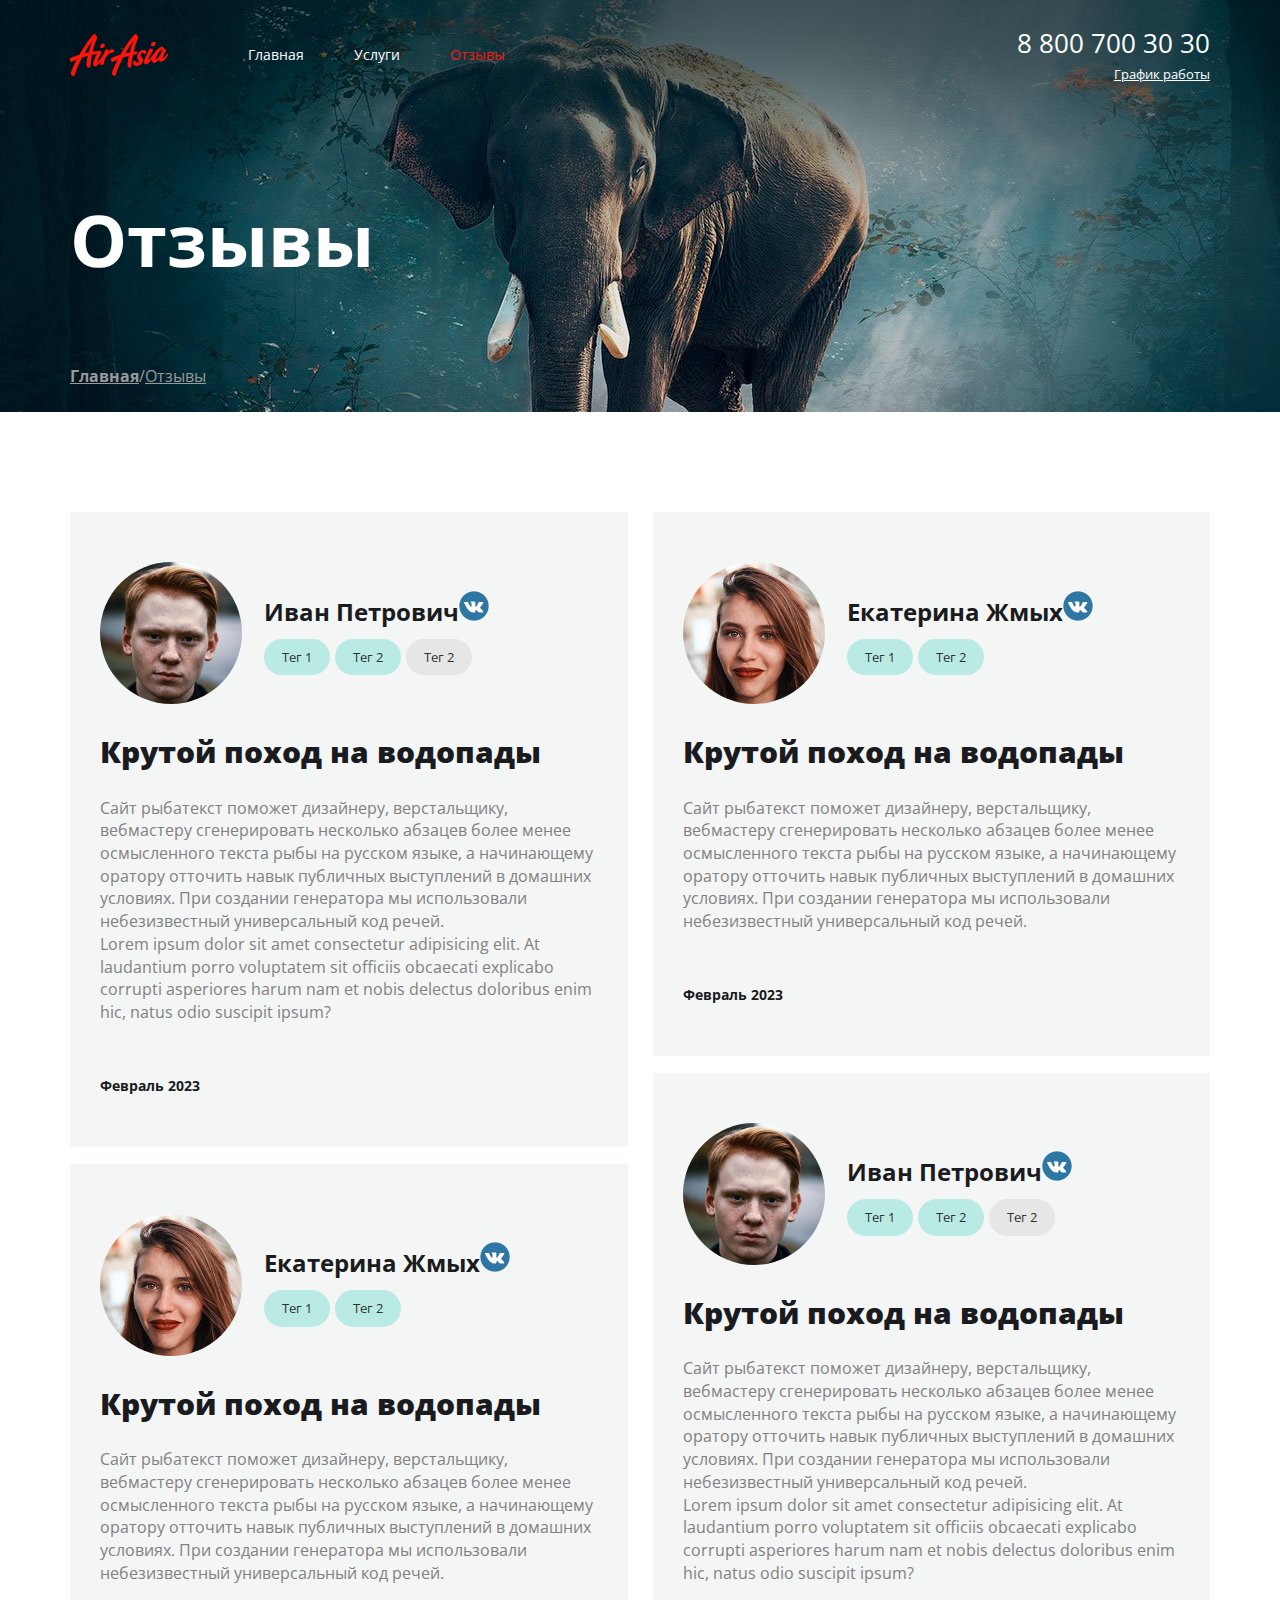
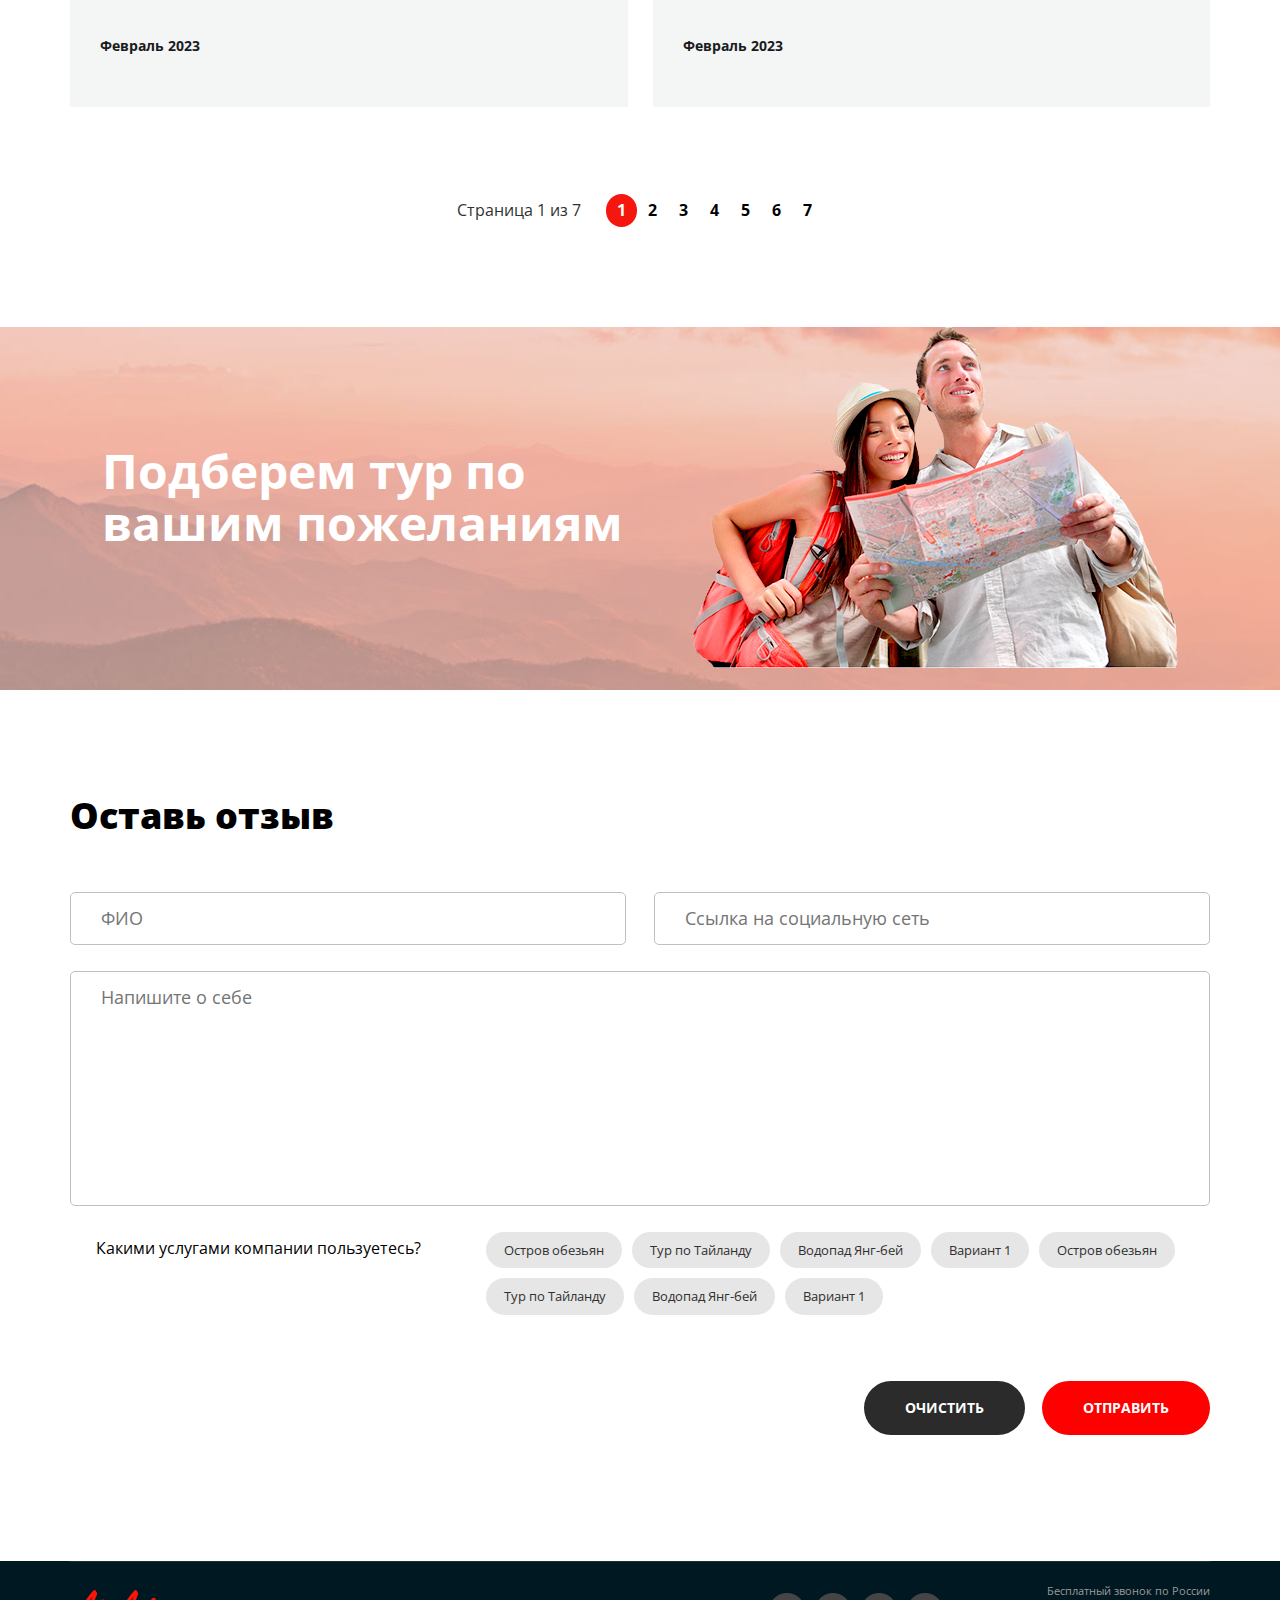
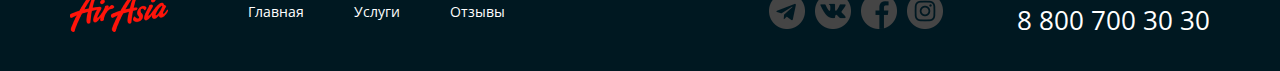
==== feedback.html @ 37123a93 "4 week" ====
<!doctype html>
<html lang="ru">

<head>
  <meta charset="utf-8">
  <meta http-equiv="X-UA-Compatible" content="IE=edge">
  <meta name="viewport" content="width=device-width, initial-scale=1.0">
  <title>Project 01 / AIR ASIA / Feedback</title>
  <link rel="stylesheet" href="./main.css">
</head>

<body>

  <div class="wrapper wrap-pages">
    <section class="top-line">
      <div class="container top-line__container">
        <header class="header page-header">
          <div class="header__col">
            <div class="logo">
              <a href="./" class="logo__link">
                <img src="./images/logo.png" alt="Asia" class="logo__img">
              </a>
            </div>
            <nav class="menu">
              <ul class="menu__list">
                <li class="menu__item"><a href="./" class="menu__link">Главная</a></li>
                <li class="menu__item"><a href="./services.html" class="menu__link">Услуги</a></li>
                <li class="menu__item menu__item--active"><a href="./feedback.html" class="menu__link">Отзывы</a></li>
              </ul>
            </nav>
          </div>
          <div class="header__col header__col--align--right">
            <address class="contacts">
              <a href="tel:+78007003030" class="contacts__phone">8 800 700 30 30</a>
              <div class="contacts__dropdown">
                <a href="#" class="contacts__dropdown-link">График работы</a>
                <div class="contacts__dropdown-menu">
                  <p>пн-вс: 09:00 - 20:00</p>
                  <p>Обед: 14:00-14:30</p>
                  <div class="contacts__dropdown-triangle"></div>
                </div>
              </div>
            </address>
          </div>
    
        </header>
        <h1 class="page-title">Отзывы</h1>
        <nav class="breadcrumbs">
          <ul class="breadcrumbs__list">
            <li class="breadcrumbs__item">
              <a href="./" class="breadcrumbs__link">Главная</a>
            </li>
            <li class="breadcrumbs__item breadcrumbs__item--active">
              <a href="./feedback.html" class="breadcrumbs__link">Отзывы</a>
            </li>            
          </ul>
        </nav>
    
      </div>
    </section>
    <main class="page-content">
      <div class="container">
        <ul class="feedback">
          <li class="fb__item fb"> 
            
            <div class="fb__card">
              <div class="avatar">
                <img src="./images/feedback/user-1.jpeg" alt="user" class="avatar__photo">
              </div>
              <div class="fb__contacts">
        
                  <div class="fb__name">
                    <a href="#" class="fb__link">Иван Петрович</a>
                  </div>
                  <!-- <div class="fb__icon">
                    <a href="" class="fb__icon-link">
                      <img class="fb__icon-img" src="./images/feedback/vk.png" alt="vk">
                    </a>
                  </div> -->
                  <ul class="fb__tag">
                    <li class="tag__item">
                      <a href="#" class="tag__link tag tag--active">Тег 1</a>
                    </li>
                    <li class="tag__item">
                      <a href="#" class="tag__link tag tag--active">Тег 2</a>
                    </li>
                    <li class="tag__item">
                      <a href="#" class="tag__link tag">Тег 2</a>
                    </li>
                  </ul>
            <!-- </div> -->
               </div>
            </div>

            <div class="fb__info">
              <h3 class="fb__title">Крутой поход на водопады</h3>
              <div class="fb__desc">
                <p>Сайт рыбатекст поможет дизайнеру, верстальщику, вебмастеру сгенерировать несколько абзацев более менее осмысленного текста рыбы на русском языке, а начинающему оратору отточить навык публичных выступлений в домашних условиях. При создании генератора мы использовали небезизвестный универсальный код речей. </p>
                <p>Lorem ipsum dolor sit amet consectetur adipisicing elit. At laudantium porro voluptatem sit officiis obcaecati explicabo corrupti asperiores harum nam et nobis delectus doloribus enim hic, natus odio suscipit ipsum?</p>
              </div>
              <time class="fb__date">Февраль 2023</time>
            </div>    
            
          </li>
          <li class="fb__item fb"> 
            
            <div class="fb__card">
              <div class="avatar">
                <img src="./images/feedback/user-3.jpeg" alt="user" class="avatar__photo">
              </div>
              <div class="fb__contacts">
        
                  <div class="fb__name">
                    <a href="#" class="fb__link">Екатерина Жмых</a>
                  </div>
                  <!-- <div class="fb__icon">
                    <a href="" class="fb__icon-link">
                      <img class="fb__icon-img" src="./images/feedback/vk.png" alt="vk">
                    </a>
                  </div> -->
                  <ul class="fb__tag">
                    <li class="tag__item">
                      <a href="#" class="tag__link tag tag--active">Тег 1</a>
                    </li>
                    <li class="tag__item">
                      <a href="#" class="tag__link tag tag--active">Тег 2</a>
                    </li>
                  </ul>
            <!-- </div> -->
               </div>
            </div>

            <div class="fb__info">
              <h3 class="fb__title">Крутой поход на водопады</h3>
              <div class="fb__desc">
                <p>Сайт рыбатекст поможет дизайнеру, верстальщику, вебмастеру сгенерировать несколько абзацев более менее осмысленного текста рыбы на русском языке, а начинающему оратору отточить навык публичных выступлений в домашних условиях. При создании генератора мы использовали небезизвестный универсальный код речей. </p>
              </div>
              <time class="fb__date">Февраль 2023</time>
            </div>    
            
          </li>
          <li class="fb__item fb"> 
            
            <div class="fb__card">
              <div class="avatar">
                <img src="./images/feedback/user-3.jpeg" alt="user" class="avatar__photo">
              </div>
              <div class="fb__contacts">
        
                  <div class="fb__name">
                    <a href="#" class="fb__link">Екатерина Жмых</a>
                  </div>
                  <!-- <div class="fb__icon">
                    <a href="" class="fb__icon-link">
                      <img class="fb__icon-img" src="./images/feedback/vk.png" alt="vk">
                    </a>
                  </div> -->
                  <ul class="fb__tag">
                    <li class="tag__item">
                      <a href="#" class="tag__link tag tag--active">Тег 1</a>
                    </li>
                    <li class="tag__item">
                      <a href="#" class="tag__link tag tag--active">Тег 2</a>
                    </li>
                  </ul>
            <!-- </div> -->
               </div>
            </div>

            <div class="fb__info">
              <h3 class="fb__title">Крутой поход на водопады</h3>
              <div class="fb__desc">
                <p>Сайт рыбатекст поможет дизайнеру, верстальщику, вебмастеру сгенерировать несколько абзацев более менее осмысленного текста рыбы на русском языке, а начинающему оратору отточить навык публичных выступлений в домашних условиях. При создании генератора мы использовали небезизвестный универсальный код речей. </p>
              </div>
              <time class="fb__date">Февраль 2023</time>
            </div>    
            
          </li>
          <li class="fb__item fb"> 
            
            <div class="fb__card">
              <div class="avatar">
                <img src="./images/feedback/user-1.jpeg" alt="user" class="avatar__photo">
              </div>
              <div class="fb__contacts">
        
                  <div class="fb__name">
                    <a href="#" class="fb__link">Иван Петрович</a>
                  </div>
                  <!-- <div class="fb__icon">
                    <a href="" class="fb__icon-link">
                      <img class="fb__icon-img" src="./images/feedback/vk.png" alt="vk">
                    </a>
                  </div> -->
                  <ul class="fb__tag">
                    <li class="tag__item">
                      <a href="#" class="tag__link tag tag--active">Тег 1</a>
                    </li>
                    <li class="tag__item">
                      <a href="#" class="tag__link tag tag--active">Тег 2</a>
                    </li>
                    <li class="tag__item">
                      <a href="#" class="tag__link tag">Тег 2</a>
                    </li>
                  </ul>
            <!-- </div> -->
               </div>
            </div>

            <div class="fb__info">
              <h3 class="fb__title">Крутой поход на водопады</h3>
              <div class="fb__desc">
                <p>Сайт рыбатекст поможет дизайнеру, верстальщику, вебмастеру сгенерировать несколько абзацев более менее осмысленного текста рыбы на русском языке, а начинающему оратору отточить навык публичных выступлений в домашних условиях. При создании генератора мы использовали небезизвестный универсальный код речей. </p>
                <p>Lorem ipsum dolor sit amet consectetur adipisicing elit. At laudantium porro voluptatem sit officiis obcaecati explicabo corrupti asperiores harum nam et nobis delectus doloribus enim hic, natus odio suscipit ipsum?</p>
              </div>
              <time class="fb__date">Февраль 2023</time>
            </div>         
          </li>
        </ul>
        <div class="paginator">
          <div class="paginator__pages">Страница 1 из 7</div>
          <ul class="paginator__list">
            <li class="paginator__item paginator__item--active"><a href="#" class="paginator__link">1</a></li>
            <li class="paginator__item"><a href="#" class="paginator__link">2</a></li>
            <li class="paginator__item"><a href="#" class="paginator__link">3</a></li>
            <li class="paginator__item"><a href="#" class="paginator__link">4</a></li>
            <li class="paginator__item"><a href="#" class="paginator__link">5</a></li>
            <li class="paginator__item"><a href="#" class="paginator__link">6</a></li>
            <li class="paginator__item"><a href="#" class="paginator__link">7</a></li>
          </ul>
        </div>
      </div>
    </main>

    

    <section class="joy">
      <div class="container">
        <div class="joy__block">
        <div class="joy__title">
          <h2 class="joy__title-text">Подберем тур по вашим пожеланиям</h2>
        </div>
        <div class="joy__img">
          <img class="joy__img-elem" src="./images/feedback/couple.png" alt="Couple">
        </div>
      </div>
      </div>
    </section>
    <section class="partners form">
      <div class="container">
        <form>
        <h2 class="form__title">Оставь отзыв</h2>
        
        <div class="form__row">
          <input type="text" placeholder="ФИО" class="form__input">
          <input type="text" placeholder="Ссылка на социальную сеть" class="form__input">
        </div>

        <div class="form__row">
          <textarea placeholder="Напишите о себе" class="form__input form__input--textarea"></textarea>
        </div>

        
        <div class="form__row">
          <div class="form__controls form__row--controls">
            <div class="form__controls-title">Какими услугами компании пользуетесь?</div>
            <ul class="form__list">
              <li class="form__item">
                <label class="form__item-elem">
                  <input type="checkbox" class="form__checkbox">
                  <div class="tag">Остров обезьян</div>
                </label>
                <label class="form__item-elem">
                  <input type="checkbox" class="form__checkbox">
                  <div class="tag">Тур по Тайланду</div>
                </label>
                <label class="form__item-elem">
                  <input type="checkbox" class="form__checkbox">
                  <div class="tag">Водопад Янг-бей</div>
                </label>
                <label class="form__item-elem">
                  <input type="checkbox" class="form__checkbox">
                  <div class="tag">Вариант 1</div>
                </label>
                <label class="form__item-elem">
                  <input type="checkbox" class="form__checkbox">
                  <div class="tag">Остров обезьян</div>
                </label>
                <label class="form__item-elem">
                  <input type="checkbox" class="form__checkbox">
                  <div class="tag">Тур по Тайланду</div>
                </label>
                <label class="form__item-elem">
                  <input type="checkbox" class="form__checkbox">
                  <div class="tag">Водопад Янг-бей</div>
                </label>
                <label class="form__item-elem">
                  <input type="checkbox" class="form__checkbox">
                  <div class="tag">Вариант 1</div>
                </label>
              </li>
            </ul>
          </div>
        </div>

        <div class="form__row">
          <button type="reset" class="button__button button__button--bg--black">Очистить</button>
          <button type="submit" class="button__button">Отправить</button>
        </div>
        </form>
      </div>
    </section>
    <div class="container">
      <footer class="footer footer-page">
        <div class="footer__col">
          <div class="logo">
            <a href="./" class="logo__link">
              <img src="./images/logo.png" alt="Asia" class="logo__img">
            </a>
          </div>
          <nav class="menu">
            <ul class="menu__list">
              <li class="menu__item"><a href="./" class="menu__link">Главная</a></li>
              <li class="menu__item"><a href="./services.html" class="menu__link">Услуги</a></li>
              <li class="menu__item"><a href="./feedback.html" class="menu__link">Отзывы</a></li>
            </ul>
          </nav>
        </div>
        <div class="footer__col footer__col--align-right">
          <div class="social">
            <ul class="social__list">
              <li class="social__item">
                <a href="#" class="social__link"><img src="./images/icon/social/telegram.png" alt="telegram" class="social__pic telegram"></a>
              </li>
              <li class="social__item">
                <a href="#" class="social__link"><img src="./images/icon/social/vk.png" alt="vkontakte" class="social__pic vkontakte"></a>
              </li>
              <li class="social__item">
                <a href="#" class="social__link"><img src="./images/icon/social/f.png" alt="facebook" class="social__pic facebook"></a>
              </li>
              <li class="social__item">
                <a href="#" class="social__link"><img src="./images/icon/social/in.png" alt="instagram" class="social__pic instagram"></a>
              </li>
            </ul>
          </div>
          <address class="contacts">
            <div class="contacts__text">Бесплатный звонок по России</div>
            <a href="tel:+78007003030" class="contacts__phone">8 800 700 30 30</a>
          </address>
        </div>
      </footer>
    </div>
  </div>

</body>
</html>
---- main.css ----
@import url(./css/layout/normalize.css);
@import url('https://fonts.googleapis.com/css2?family=Open+Sans:wght@400;600;700&display=swap');
@import url(./css/layout/base.css);
@import url(./css/blocks/header.css);
@import url(./css/blocks/menu.css);
@import url(./css/blocks/contacts.css);
@import url(./css/blocks/promo.css);
@import url(./css/blocks/tours.css);
@import url(./css/blocks/news.css);
@import url(./css/blocks/paginator.css);
@import url(./css/blocks/about.css);
@import url(./css/blocks/social.css);
@import url(./css/blocks/footer.css);
@import url(./css/pages/services.css);
@import url(./css/pages/welcome.css);
@import url(./css/pages/feedback.css);
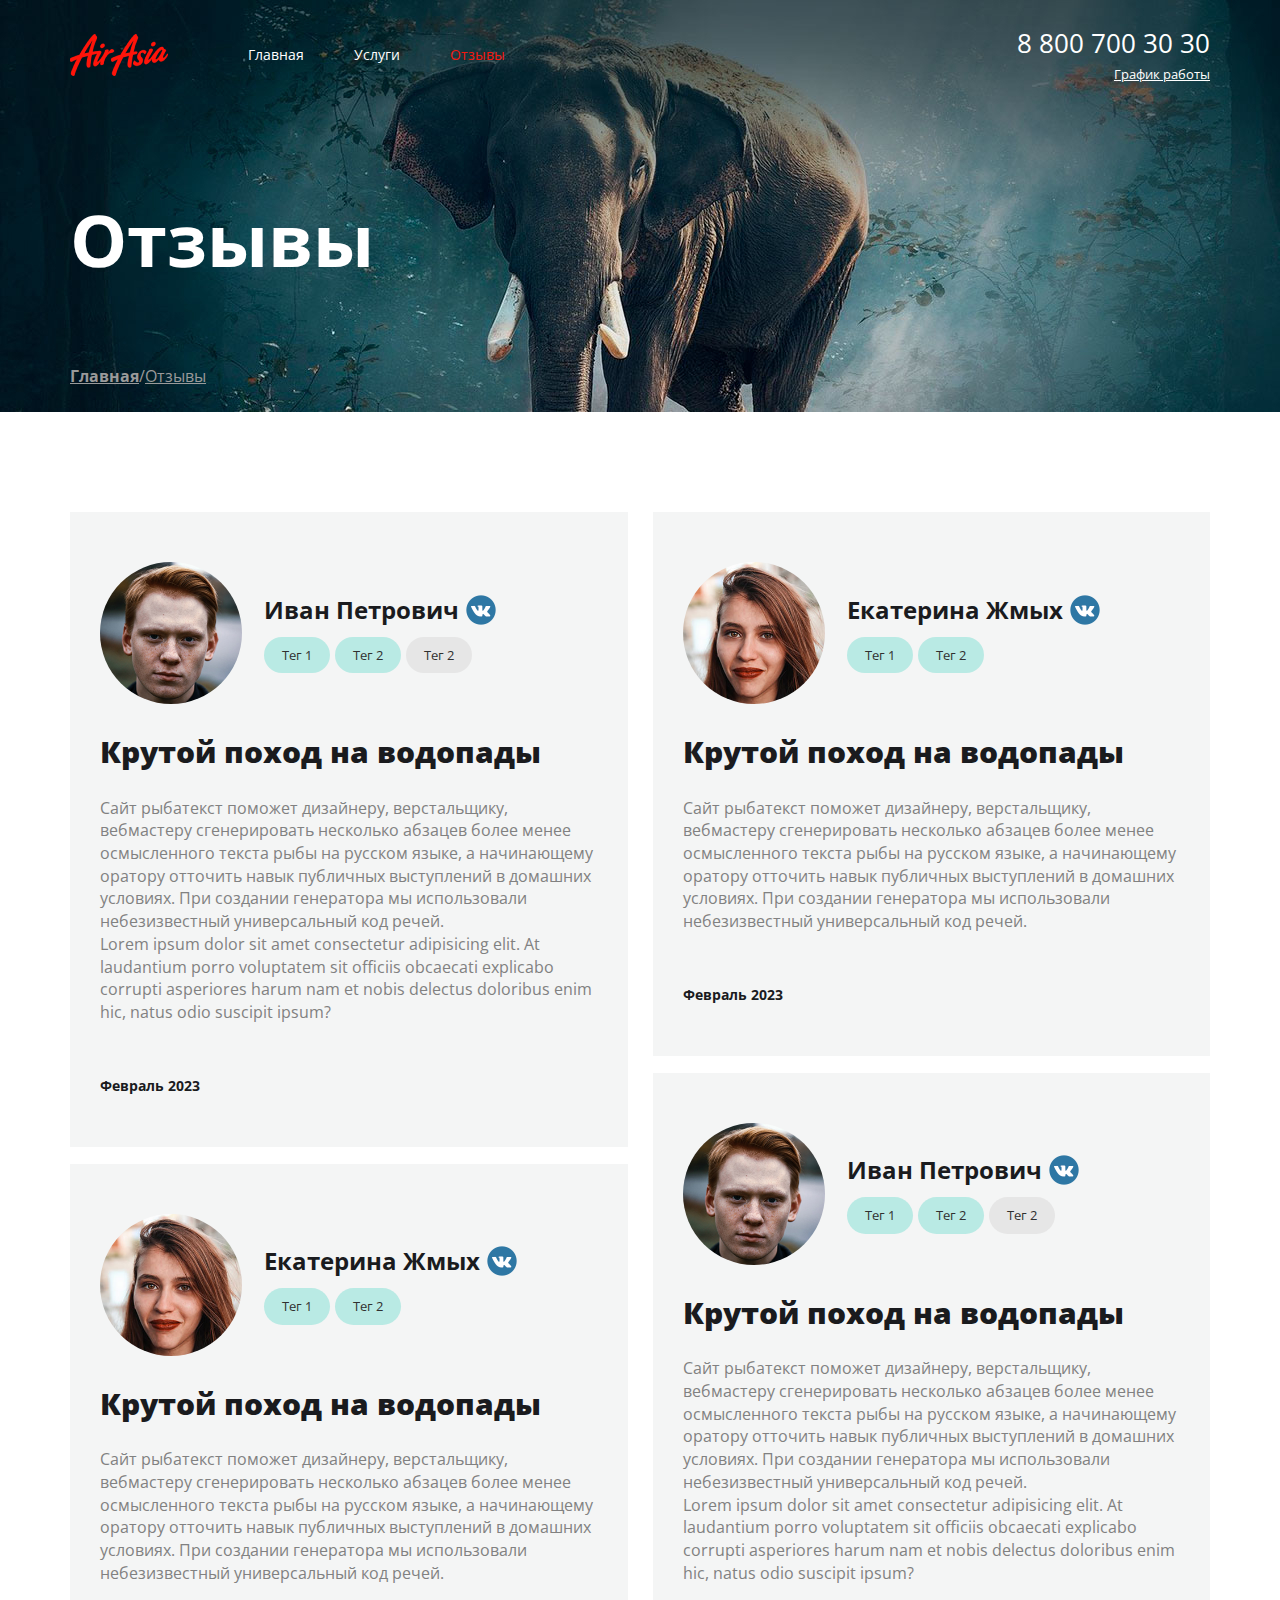
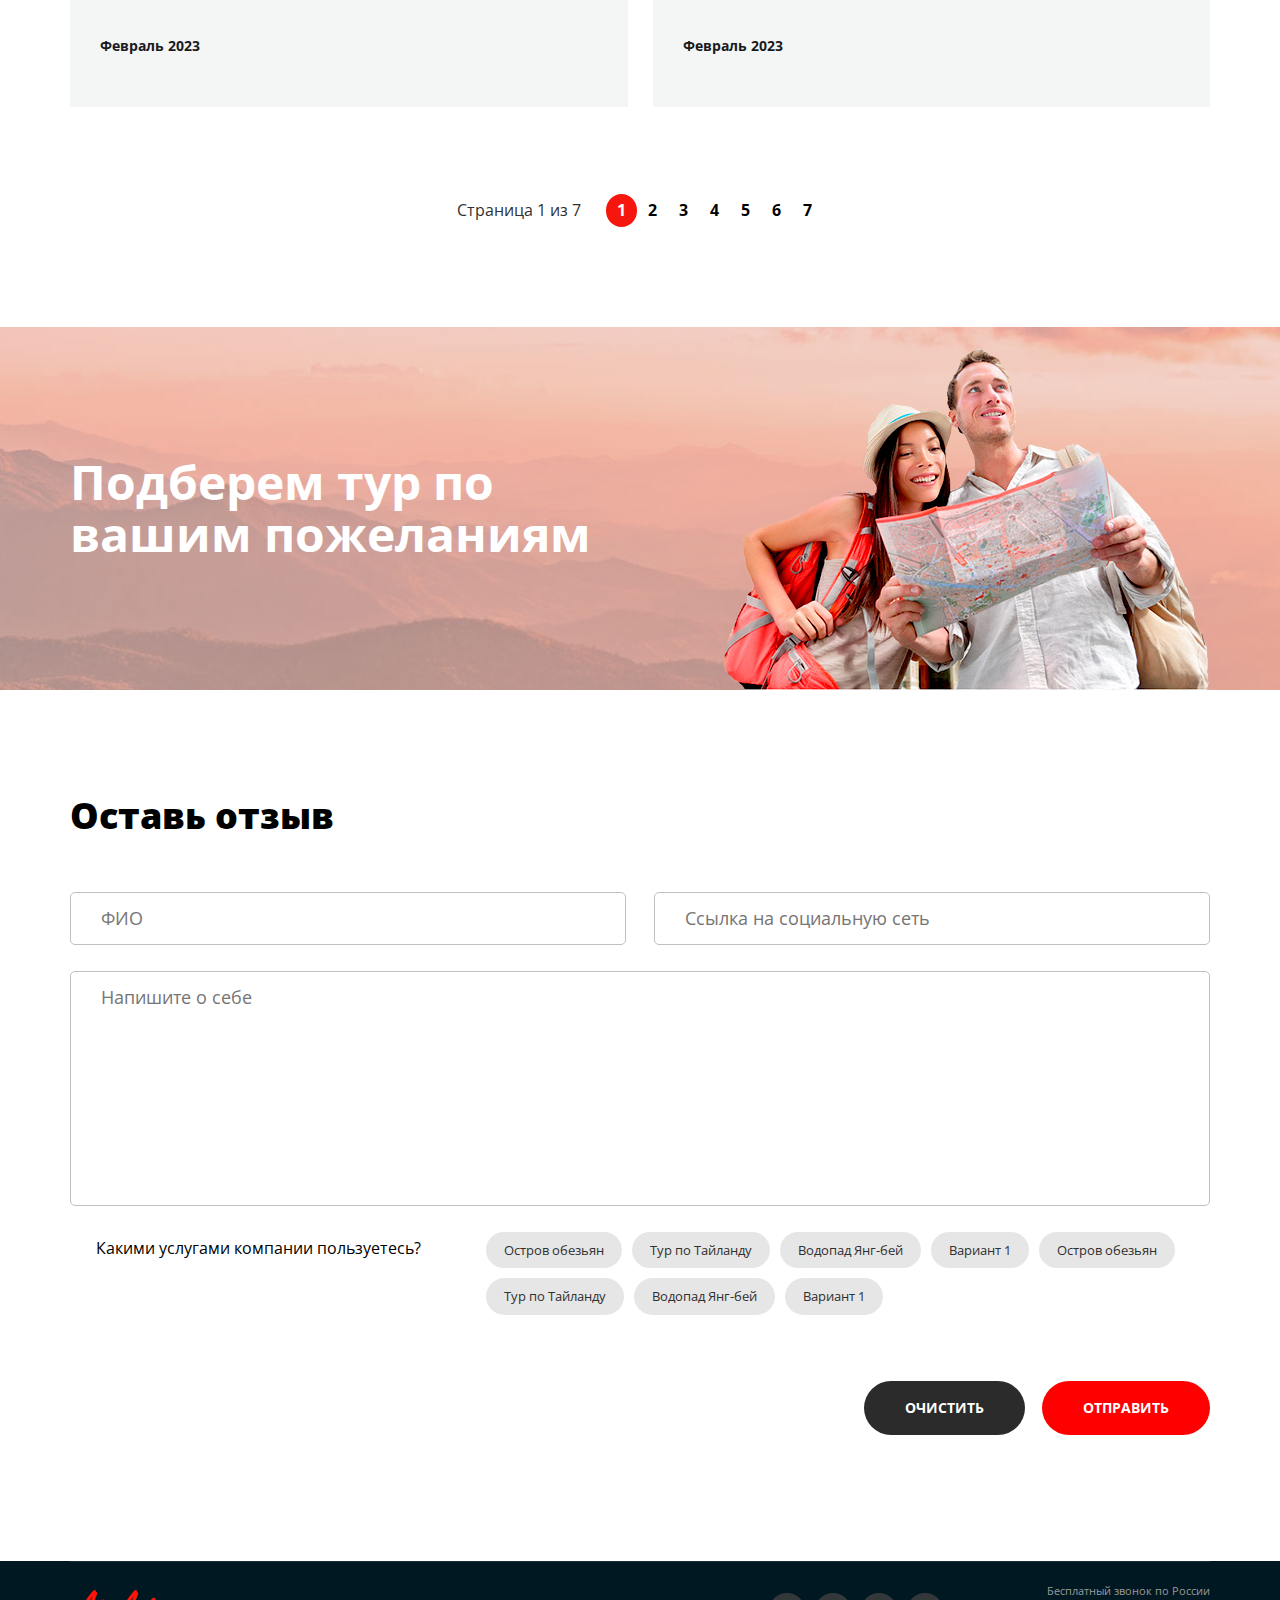
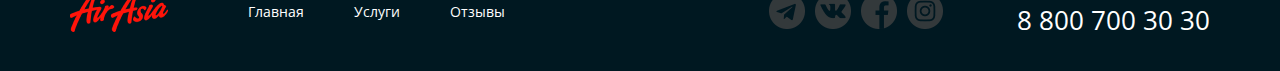
==== commit 3f4913a7: "added css sprites social" ====
--- a/feedback.html
+++ b/feedback.html
@@ -235,7 +235,7 @@
     
 
     <section class="joy">
-      <div class="container">
+      <div class="container feedback-container">
         <div class="joy__block">
         <div class="joy__title">
           <h2 class="joy__title-text">Подберем тур по вашим пожеланиям</h2>
@@ -330,16 +330,24 @@
           <div class="social">
             <ul class="social__list">
               <li class="social__item">
-                <a href="#" class="social__link"><img src="./images/icon/social/telegram.png" alt="telegram" class="social__pic telegram"></a>
+                <a href="#" class="social__link">
+                  <div class="social__icon telegram"></div>
+                </a>
               </li>
               <li class="social__item">
-                <a href="#" class="social__link"><img src="./images/icon/social/vk.png" alt="vkontakte" class="social__pic vkontakte"></a>
+                <a href="#" class="social__link">
+                  <div class="social__icon vkontakte"></div>
+                </a>
               </li>
               <li class="social__item">
-                <a href="#" class="social__link"><img src="./images/icon/social/f.png" alt="facebook" class="social__pic facebook"></a>
+                <a href="#" class="social__link">
+                  <div class="social__icon facebook"></div>
+                </a>
               </li>
               <li class="social__item">
-                <a href="#" class="social__link"><img src="./images/icon/social/in.png" alt="instagram" class="social__pic instagram"></a>
+                <a href="#" class="social__link">
+                  <div class="social__icon instagram"></div>
+                </a>
               </li>
             </ul>
           </div>
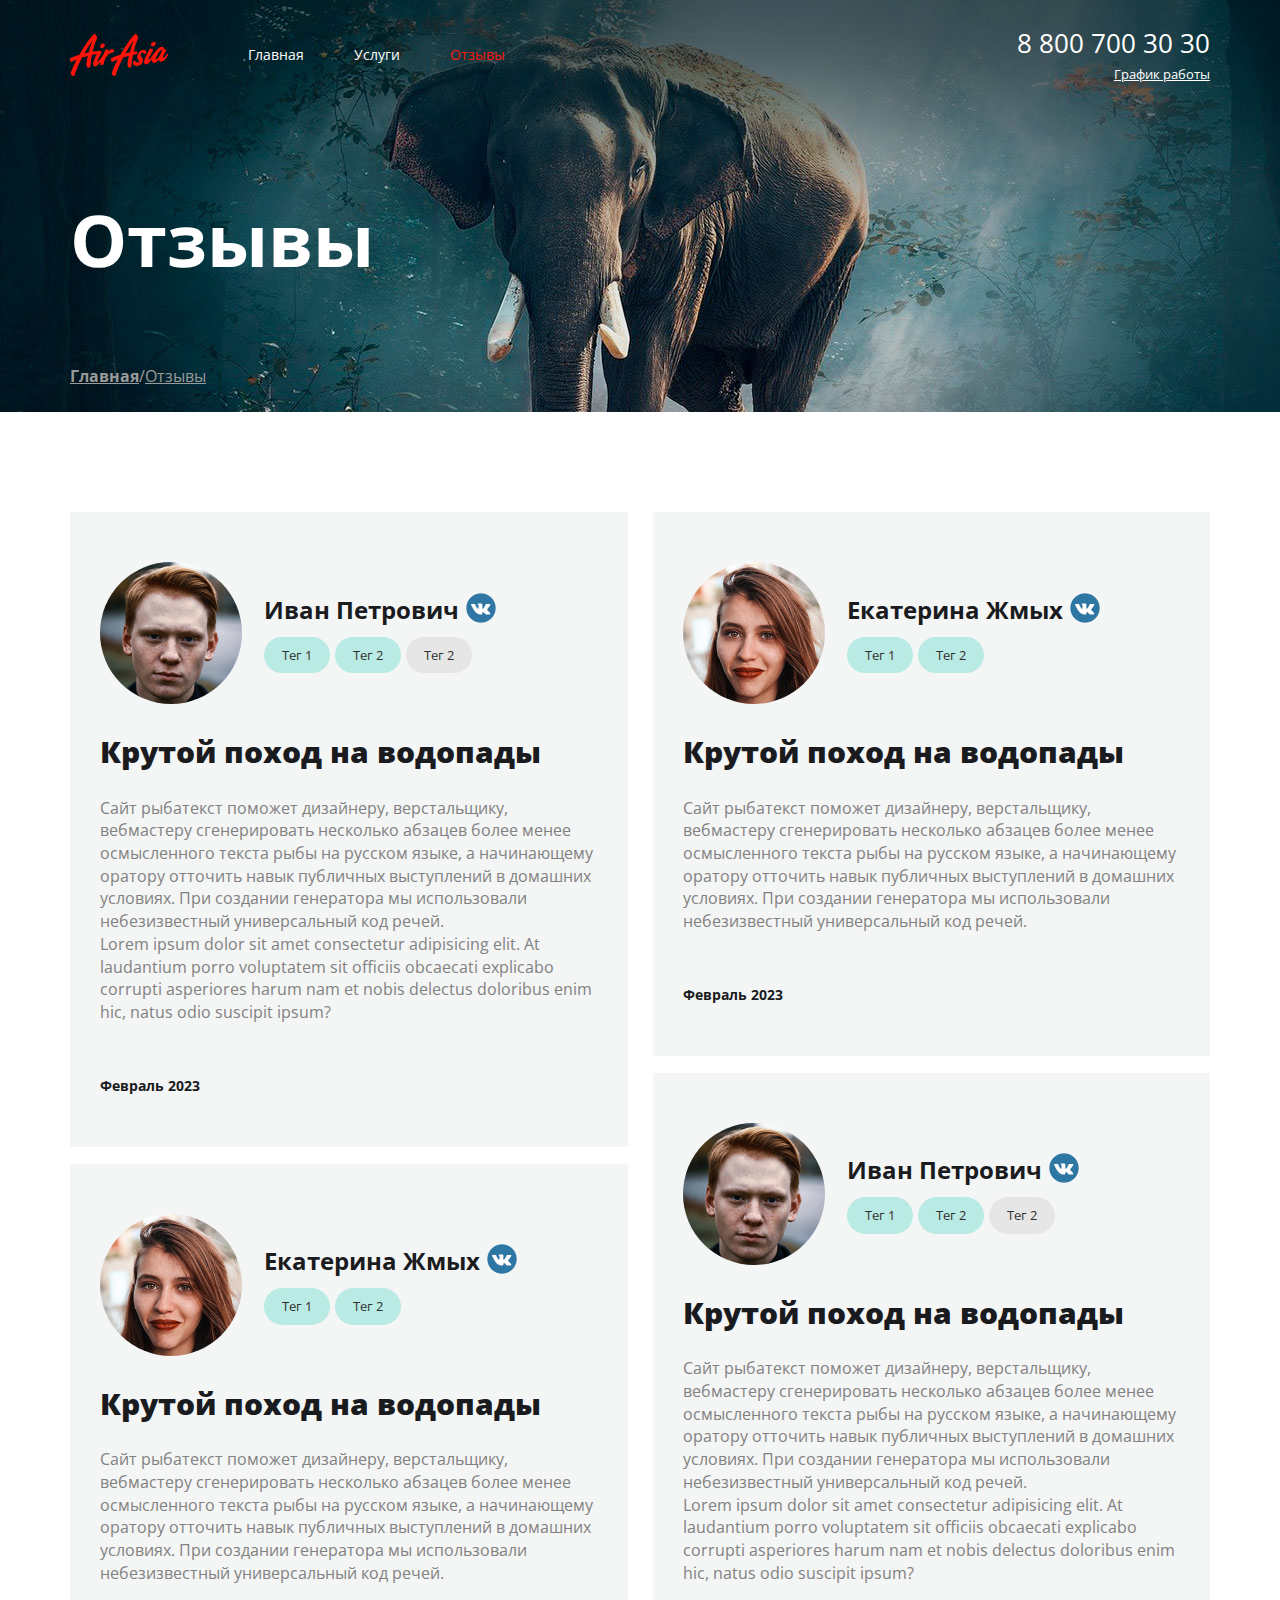
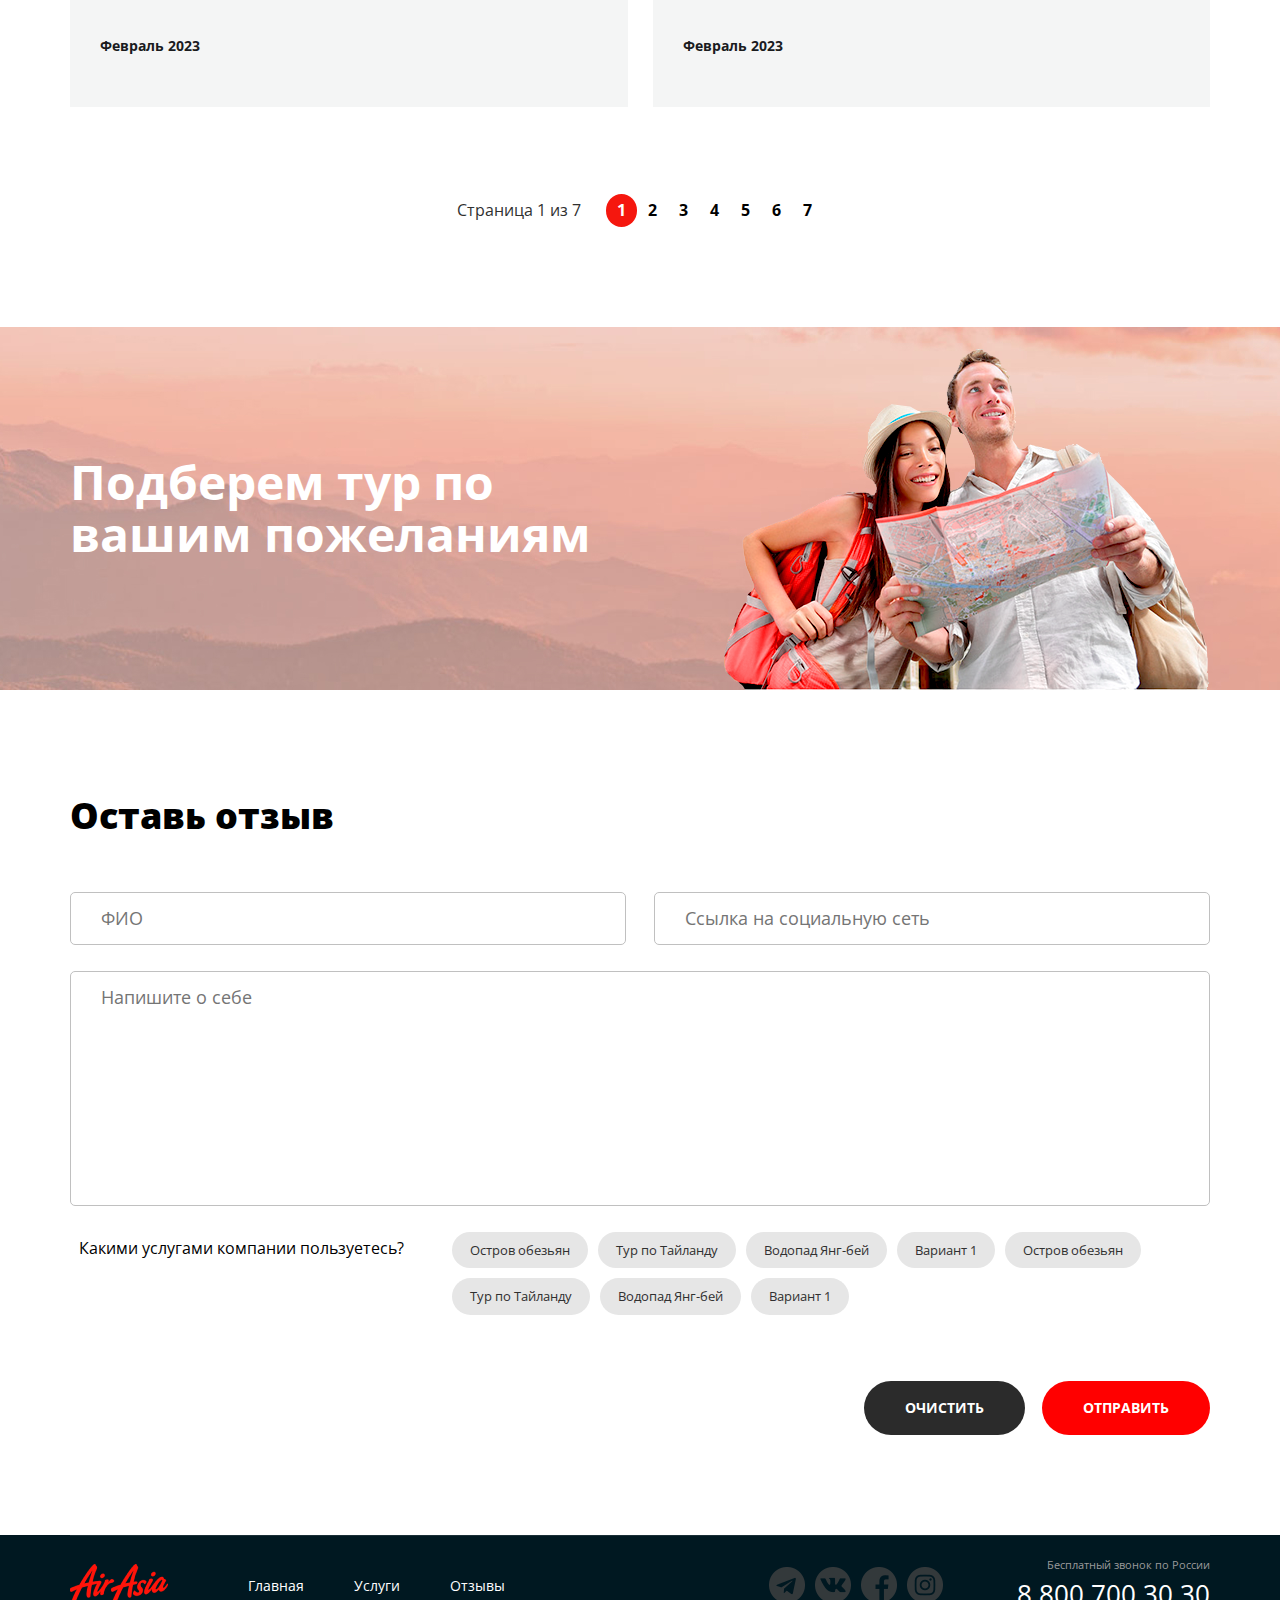
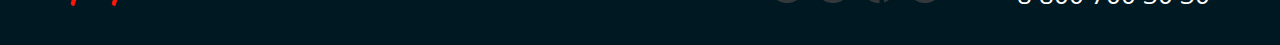
==== commit e36af8da: "updated after Nick code-review #3" ====
--- a/feedback.html
+++ b/feedback.html
@@ -61,7 +61,7 @@
     <main class="page-content">
       <div class="container">
         <ul class="feedback">
-          <li class="fb__item fb"> 
+          <li class="feedback__item fb"> 
             
             <div class="fb__card">
               <div class="avatar">
@@ -102,7 +102,7 @@
             </div>    
             
           </li>
-          <li class="fb__item fb"> 
+          <li class="feedback__item fb"> 
             
             <div class="fb__card">
               <div class="avatar">
@@ -139,7 +139,7 @@
             </div>    
             
           </li>
-          <li class="fb__item fb"> 
+          <li class="feedback__item fb"> 
             
             <div class="fb__card">
               <div class="avatar">
@@ -176,7 +176,7 @@
             </div>    
             
           </li>
-          <li class="fb__item fb"> 
+          <li class="feedback__item fb"> 
             
             <div class="fb__card">
               <div class="avatar">
@@ -248,7 +248,7 @@
     </section>
     <section class="partners form">
       <div class="container">
-        <form>
+        <form class="form__content">
         <h2 class="form__title">Оставь отзыв</h2>
         
         <div class="form__row">
@@ -270,34 +270,48 @@
                   <input type="checkbox" class="form__checkbox">
                   <div class="tag">Остров обезьян</div>
                 </label>
-                <label class="form__item-elem">
-                  <input type="checkbox" class="form__checkbox">
-                  <div class="tag">Тур по Тайланду</div>
-                </label>
-                <label class="form__item-elem">
-                  <input type="checkbox" class="form__checkbox">
-                  <div class="tag">Водопад Янг-бей</div>
-                </label>
-                <label class="form__item-elem">
-                  <input type="checkbox" class="form__checkbox">
-                  <div class="tag">Вариант 1</div>
-                </label>
-                <label class="form__item-elem">
-                  <input type="checkbox" class="form__checkbox">
-                  <div class="tag">Остров обезьян</div>
-                </label>
-                <label class="form__item-elem">
-                  <input type="checkbox" class="form__checkbox">
-                  <div class="tag">Тур по Тайланду</div>
-                </label>
-                <label class="form__item-elem">
-                  <input type="checkbox" class="form__checkbox">
-                  <div class="tag">Водопад Янг-бей</div>
-                </label>
-                <label class="form__item-elem">
-                  <input type="checkbox" class="form__checkbox">
-                  <div class="tag">Вариант 1</div>
-                </label>
+              </li>
+              <li class="form__item">
+                <label class="form__item-elem">
+                <input type="checkbox" class="form__checkbox">
+                <div class="tag">Тур по Тайланду</div>
+              </label>
+              </li>
+              <li class="form__item">
+                <label class="form__item-elem">
+                <input type="checkbox" class="form__checkbox">
+                <div class="tag">Водопад Янг-бей</div>
+              </label>
+              </li>
+              <li class="form__item">
+                <label class="form__item-elem">
+                <input type="checkbox" class="form__checkbox">
+                <div class="tag">Вариант 1</div>
+              </label>
+              </li>
+              <li class="form__item">
+                <label class="form__item-elem">
+                <input type="checkbox" class="form__checkbox">
+                <div class="tag">Остров обезьян</div>
+              </label>
+              </li>
+              <li class="form__item">
+                <label class="form__item-elem">
+                <input type="checkbox" class="form__checkbox">
+                <div class="tag">Тур по Тайланду</div>
+              </label>
+              </li>
+              <li class="form__item">
+                <label class="form__item-elem">
+                <input type="checkbox" class="form__checkbox">
+                <div class="tag">Водопад Янг-бей</div>
+              </label>
+              </li>
+              <li class="form__item">
+                <label class="form__item-elem">
+                <input type="checkbox" class="form__checkbox">
+                <div class="tag">Вариант 1</div>
+              </label>
               </li>
             </ul>
           </div>
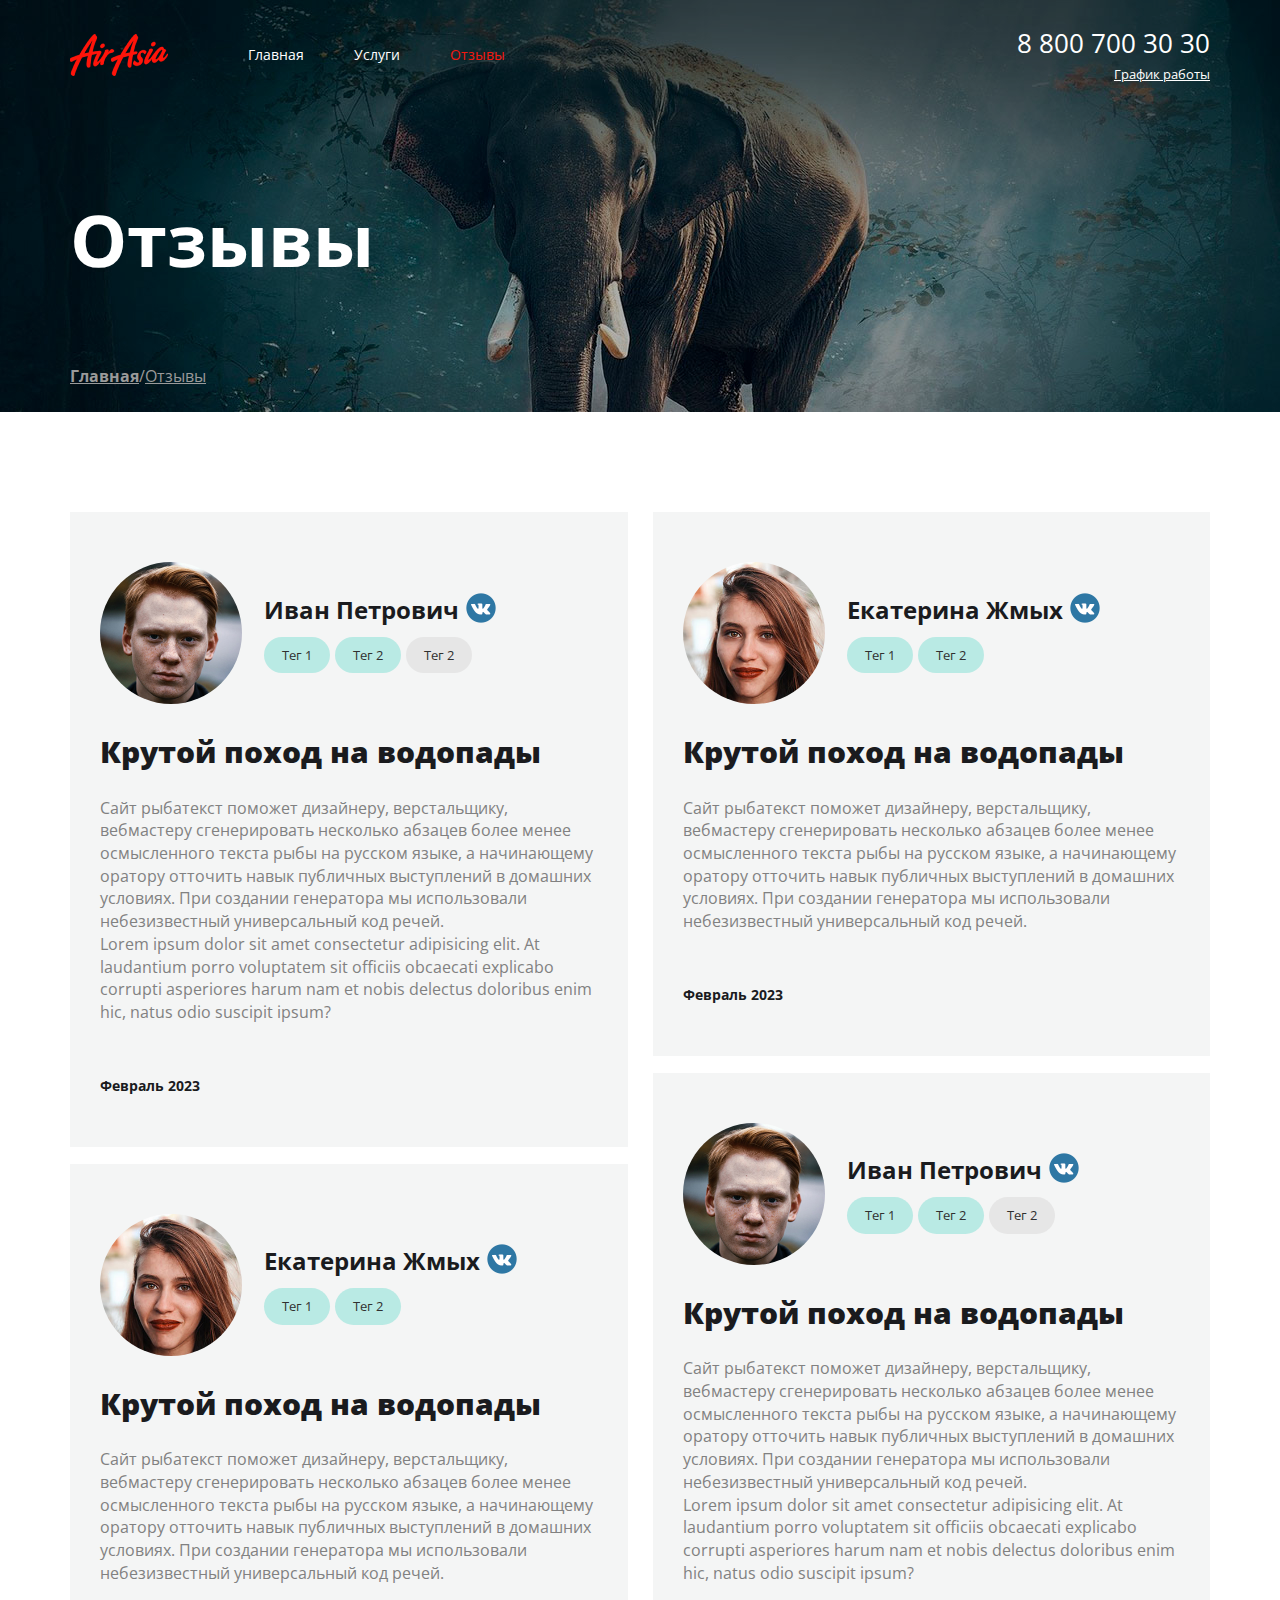
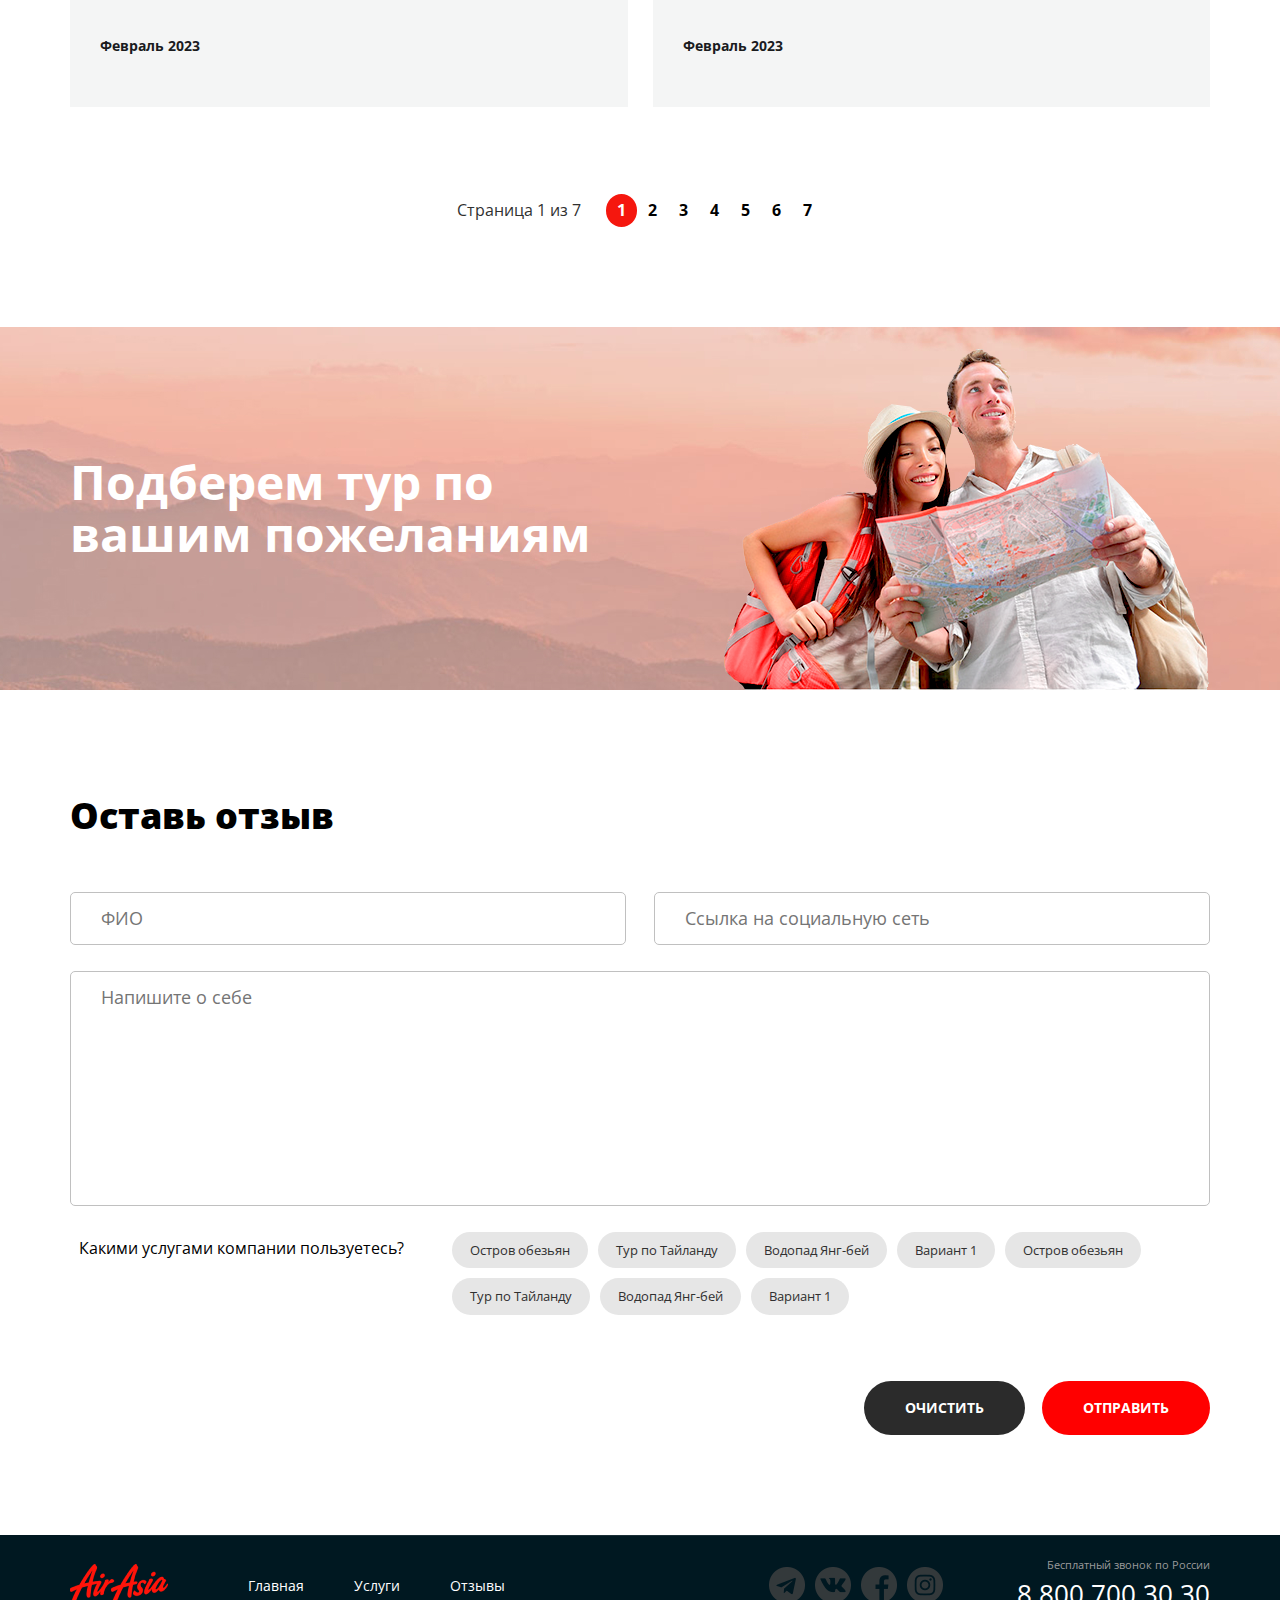
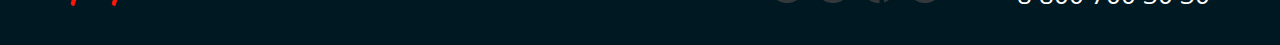
==== commit 58a89e5e: "added mask for top-line bg" ====
--- a/feedback.html
+++ b/feedback.html
@@ -37,7 +37,6 @@
                 <div class="contacts__dropdown-menu">
                   <p>пн-вс: 09:00 - 20:00</p>
                   <p>Обед: 14:00-14:30</p>
-                  <div class="contacts__dropdown-triangle"></div>
                 </div>
               </div>
             </address>
@@ -55,9 +54,9 @@
             </li>            
           </ul>
         </nav>
-    
       </div>
     </section>
+
     <main class="page-content">
       <div class="container">
         <ul class="feedback">
@@ -72,11 +71,6 @@
                   <div class="fb__name">
                     <a href="#" class="fb__link">Иван Петрович</a>
                   </div>
-                  <!-- <div class="fb__icon">
-                    <a href="" class="fb__icon-link">
-                      <img class="fb__icon-img" src="./images/feedback/vk.png" alt="vk">
-                    </a>
-                  </div> -->
                   <ul class="fb__tag">
                     <li class="tag__item">
                       <a href="#" class="tag__link tag tag--active">Тег 1</a>
